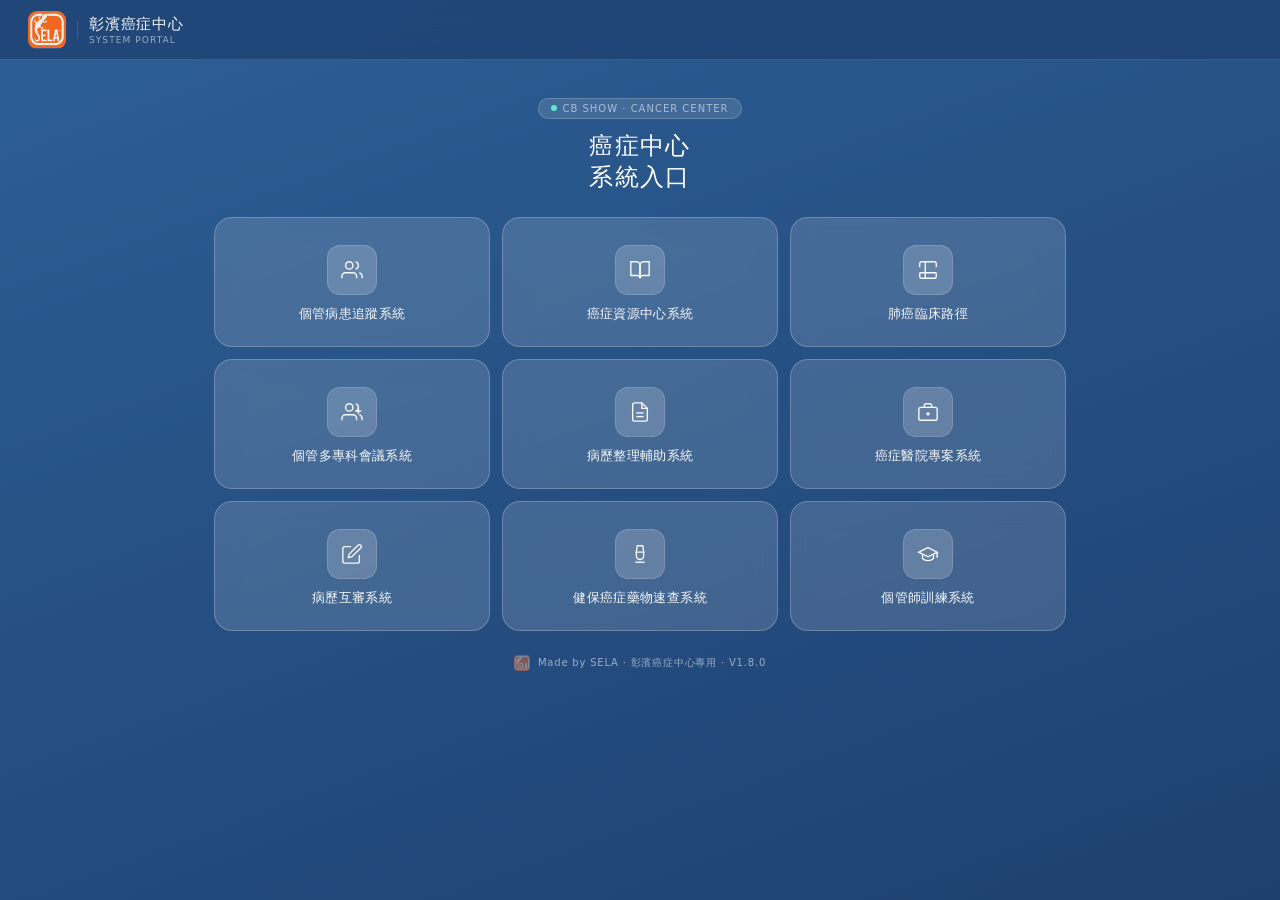
==== index.html @ dc7bf9aa "V1.8.0" ====
<!DOCTYPE html>
<html lang="zh-TW">
<head>
  <meta charset="UTF-8">
  <meta name="viewport" content="width=device-width, initial-scale=1.0, maximum-scale=1.0">
  <title>彰濱癌症中心 系統入口</title>

  <!-- SELA Favicon Set -->
  <link rel="icon" type="image/x-icon" href="assets/favicon/favicon.ico">
  <link rel="icon" type="image/png" sizes="32x32" href="assets/favicon/favicon-32x32.png">
  <link rel="icon" type="image/png" sizes="16x16" href="assets/favicon/favicon-16x16.png">
  <link rel="apple-touch-icon" sizes="180x180" href="assets/favicon/apple-touch-icon.png">
  <link rel="manifest" href="assets/favicon/site.webmanifest">
  <meta name="theme-color" content="#F36825">

  <link rel="stylesheet" href="css/staff.css">
</head>
<body>

<header>
  <img class="header-logo" src="assets/logo.jpg" alt="Sela">
  <div class="header-divider"></div>
  <div class="header-text">
    <h1>彰濱癌症中心</h1>
    <p>SYSTEM PORTAL</p>
  </div>
</header>

<div class="hero">
  <div class="hero-badge">CB SHOW · CANCER CENTER</div>
  <h2>癌症中心<br>系統入口</h2>
</div>

<main id="tool-main"></main>

<footer>
  <img class="footer-logo" src="assets/logo.jpg" alt="Sela">
  <span class="footer-text" id="footer-text">Made by SELA · 彰濱癌症中心專用</span>
</footer>

<script src="js/version.js"></script>
<script src="js/icons.js"></script>
<script src="js/tools.js"></script>
<script src="js/sortable.js"></script>
<script>
  const main = document.getElementById('tool-main');

  // 套用使用者自訂順序後再渲染
  main.innerHTML = Sortable.applyOrder(CC_TOOLS, 'cc').map(t => `
    <a href="${t.url}" class="tool-card" data-name="${t.name}" target="_blank" rel="noopener">
      <div class="tool-icon-wrap">${ICONS[t.icon] || ICONS.users}</div>
      <span class="tool-name">${t.name}</span>
    </a>
  `).join('');

  Sortable.bind(main, 'cc');

  document.getElementById('footer-text').textContent =
    `Made by SELA · 彰濱癌症中心專用 · ${PORTAL_VERSION}`;
</script>
</body>
</html>
---- css/staff.css ----
/* ═══════════════════════════════════════════
   SELA Portal — 同仁首頁樣式
   ═══════════════════════════════════════════ */

:root {
  --font: system-ui, -apple-system, "Microsoft JhengHei", "PingFang TC", "Segoe UI", sans-serif;
  --bg1:  #2d5f96;
  --bg2:  #1e4070;
  --glass-bg:     rgba(255,255,255,0.14);
  --glass-hover:  rgba(255,255,255,0.22);
  --glass-border: rgba(255,255,255,0.22);
  --icon-bg:      rgba(255,255,255,0.18);
  --icon-stroke:  rgba(255,255,255,0.95);
  --text-main:    rgba(255,255,255,0.96);
  --text-sub:     rgba(255,255,255,0.55);
  --divider:      rgba(255,255,255,0.12);
}

*, *::before, *::after { box-sizing: border-box; margin: 0; padding: 0; }
html { height: 100%; }

body {
  font-family: var(--font);
  min-height: 100vh;
  background: linear-gradient(160deg, var(--bg1) 0%, var(--bg2) 100%);
  background-attachment: fixed;
  -webkit-tap-highlight-color: transparent;
  color: var(--text-main);
}

/* ── Header ── */
header {
  position: sticky;
  top: 0;
  z-index: 100;
  height: 56px;
  background: rgba(30,64,112,0.75);
  backdrop-filter: blur(20px);
  -webkit-backdrop-filter: blur(20px);
  border-bottom: 1px solid var(--divider);
  display: flex;
  align-items: center;
  padding: 0 18px;
  padding-left: max(18px, env(safe-area-inset-left));
  padding-right: max(18px, env(safe-area-inset-right));
  gap: 11px;
}

.header-logo {
  height: 34px;
  width: 34px;
  object-fit: contain;
  border-radius: 8px;
  flex-shrink: 0;
  background: rgba(255,255,255,0.1);
}

.header-divider {
  width: 1px;
  height: 18px;
  background: var(--divider);
  flex-shrink: 0;
}

.header-text h1 {
  font-size: 14px;
  font-weight: 500;
  letter-spacing: 0.05em;
  color: var(--text-main);
}

.header-text p {
  font-size: 9px;
  color: var(--text-sub);
  letter-spacing: 0.12em;
  margin-top: 1px;
}

/* ── Hero ── */
.hero {
  text-align: center;
  padding: 28px 20px 22px;
}

.hero-badge {
  display: inline-flex;
  align-items: center;
  gap: 5px;
  background: rgba(255,255,255,0.12);
  border: 1px solid rgba(255,255,255,0.18);
  border-radius: 20px;
  padding: 4px 12px;
  font-size: 10px;
  color: var(--text-sub);
  letter-spacing: 0.1em;
  margin-bottom: 12px;
}

.hero-badge::before {
  content: '';
  width: 6px;
  height: 6px;
  border-radius: 50%;
  background: #5EEAD4;
  flex-shrink: 0;
}

.hero h2 {
  font-size: 22px;
  font-weight: 500;
  color: #fff;
  letter-spacing: 0.06em;
  line-height: 1.3;
}

/* ── Main grid ── */
main {
  padding: 4px 12px 0;
  padding-left: max(12px, env(safe-area-inset-left));
  padding-right: max(12px, env(safe-area-inset-right));
  max-width: 520px;
  margin: 0 auto;
  display: grid;
  grid-template-columns: 1fr 1fr;
  gap: 10px;
}

/* ── Glass card ── */
.tool-card {
  display: flex;
  flex-direction: column;
  align-items: center;
  justify-content: center;
  gap: 10px;
  padding: 20px 10px 18px;
  background: var(--glass-bg);
  border: 1px solid var(--glass-border);
  border-radius: 16px;
  backdrop-filter: blur(12px);
  -webkit-backdrop-filter: blur(12px);
  text-decoration: none;
  color: inherit;
  transition: background 0.15s, transform 0.12s;
  cursor: pointer;
  -webkit-user-select: none;
  user-select: none;
  min-height: 90px;
}

.tool-card:active { background: var(--glass-hover); transform: scale(0.985); }

.tool-icon-wrap {
  width: 44px;
  height: 44px;
  border-radius: 12px;
  background: var(--icon-bg);
  border: 1px solid rgba(255,255,255,0.15);
  display: flex;
  align-items: center;
  justify-content: center;
  flex-shrink: 0;
}

.tool-icon-wrap svg {
  width: 20px;
  height: 20px;
  stroke: var(--icon-stroke);
  stroke-width: 1.5;
  fill: none;
}

.tool-name {
  font-size: 12px;
  font-weight: 400;
  color: var(--text-main);
  letter-spacing: 0.03em;
  line-height: 1.4;
  text-align: center;
}

/* ── Footer ── */
footer {
  text-align: center;
  padding: 24px 0;
  padding-bottom: max(24px, env(safe-area-inset-bottom));
  display: flex;
  align-items: center;
  justify-content: center;
  gap: 8px;
}

.footer-logo {
  height: 16px;
  width: 16px;
  object-fit: contain;
  border-radius: 4px;
  opacity: 0.45;
}

.footer-text {
  font-size: 10px;
  color: var(--text-sub);
  letter-spacing: 0.08em;
}

/* ═══ Desktop ≥ 640px ═══ */
@media (min-width: 640px) {
  header { height: 60px; padding: 0 28px; }
  .header-logo { height: 38px; width: 38px; border-radius: 9px; }
  .header-text h1 { font-size: 15px; }

  .hero { padding: 36px 24px 20px; }
  .hero h2 { font-size: 24px; }

  main {
    padding: 4px 24px 0;
    max-width: 900px;
    grid-template-columns: 1fr 1fr 1fr;
    gap: 12px;
  }

  .tool-card {
    padding: 24px 16px 20px;
    min-height: 130px;
    border-radius: 18px;
  }

  .tool-icon-wrap { width: 50px; height: 50px; border-radius: 13px; }
  .tool-icon-wrap svg { width: 22px; height: 22px; }
  .tool-name { font-size: 12.5px; }

  .tool-card:hover { background: var(--glass-hover); transform: translateY(-2px); }
  .tool-card:active { transform: scale(0.98); }

  footer { padding: 24px 0 36px; }
}

/* ═══════════════════════════════════════════
   長按拖曳排序
   ═══════════════════════════════════════════ */

body.sorting {
  overscroll-behavior: contain;
  -webkit-user-select: none;
  user-select: none;
  padding-bottom: 76px;
}

body.sorting .tool-card {
  touch-action: none;
}

/* ── 編輯模式：輕微晃動 ── */
.edit-mode .tool-card:not(.dragging) {
  animation: jiggle 0.42s ease-in-out infinite;
}

.edit-mode .tool-card:nth-child(2n)   { animation-delay: -0.14s; }
.edit-mode .tool-card:nth-child(3n)   { animation-delay: -0.28s; }
.edit-mode .tool-card:nth-child(3n+1) { animation-delay: -0.07s; }

@keyframes jiggle {
  0%, 100% { transform: rotate(-0.55deg); }
  50%      { transform: rotate(0.55deg); }
}

/* ── 拖曳中的卡片 ── */
.tool-card.dragging {
  position: relative;
  z-index: 150;
  animation: none !important;
  box-shadow: 0 14px 34px rgba(0,0,0,0.3);
  background: rgba(255,255,255,0.3) !important;
  border-color: rgba(255,255,255,0.45) !important;
  opacity: 0.95;
  transition: none;
}

/* ── 底部工具列 ── */
.sort-bar {
  position: fixed;
  left: 50%;
  bottom: max(16px, env(safe-area-inset-bottom));
  transform: translate(-50%, 140%);
  z-index: 300;
  display: flex;
  align-items: center;
  gap: 12px;
  padding: 9px 12px;
  width: calc(100% - 28px);
  max-width: 430px;
  background: rgba(22,48,86,0.92);
  border: 1px solid rgba(255,255,255,0.2);
  border-radius: 16px;
  backdrop-filter: blur(20px);
  -webkit-backdrop-filter: blur(20px);
  box-shadow: 0 10px 34px rgba(0,0,0,0.34);
  opacity: 0;
  transition: transform 0.28s cubic-bezier(0.32,0.72,0,1), opacity 0.22s ease;
  pointer-events: none;
}

.sort-bar.show {
  transform: translate(-50%, 0);
  opacity: 1;
  pointer-events: auto;
}

.sort-hint {
  flex: 1;
  text-align: center;
  font-size: 10.5px;
  color: rgba(255,255,255,0.5);
  letter-spacing: 0.04em;
  white-space: nowrap;
}

.sort-btn {
  font-family: var(--font);
  font-size: 12.5px;
  font-weight: 500;
  letter-spacing: 0.05em;
  padding: 9px 16px;
  border-radius: 10px;
  cursor: pointer;
  flex-shrink: 0;
  -webkit-tap-highlight-color: transparent;
  transition: background 0.15s;
}

.sort-btn-ghost {
  background: transparent;
  border: 1px solid rgba(255,255,255,0.22);
  color: rgba(255,255,255,0.72);
}

.sort-btn-ghost:active { background: rgba(255,255,255,0.12); }

.sort-btn-solid {
  background: rgba(255,255,255,0.92);
  border: 1px solid rgba(255,255,255,0.92);
  color: #1e4070;
}

.sort-btn-solid:active { background: #fff; }

@media (min-width: 720px) {
  .sort-bar { bottom: 22px; }
  .sort-hint { font-size: 11.5px; }
  .sort-btn-ghost:hover { background: rgba(255,255,255,0.12); }
  .sort-btn-solid:hover { background: #fff; }
}

@media (prefers-reduced-motion: reduce) {
  .edit-mode .tool-card:not(.dragging) { animation: none; }
  .edit-mode .tool-card:not(.dragging) { outline: 1.5px dashed rgba(255,255,255,0.4); outline-offset: -3px; }
}
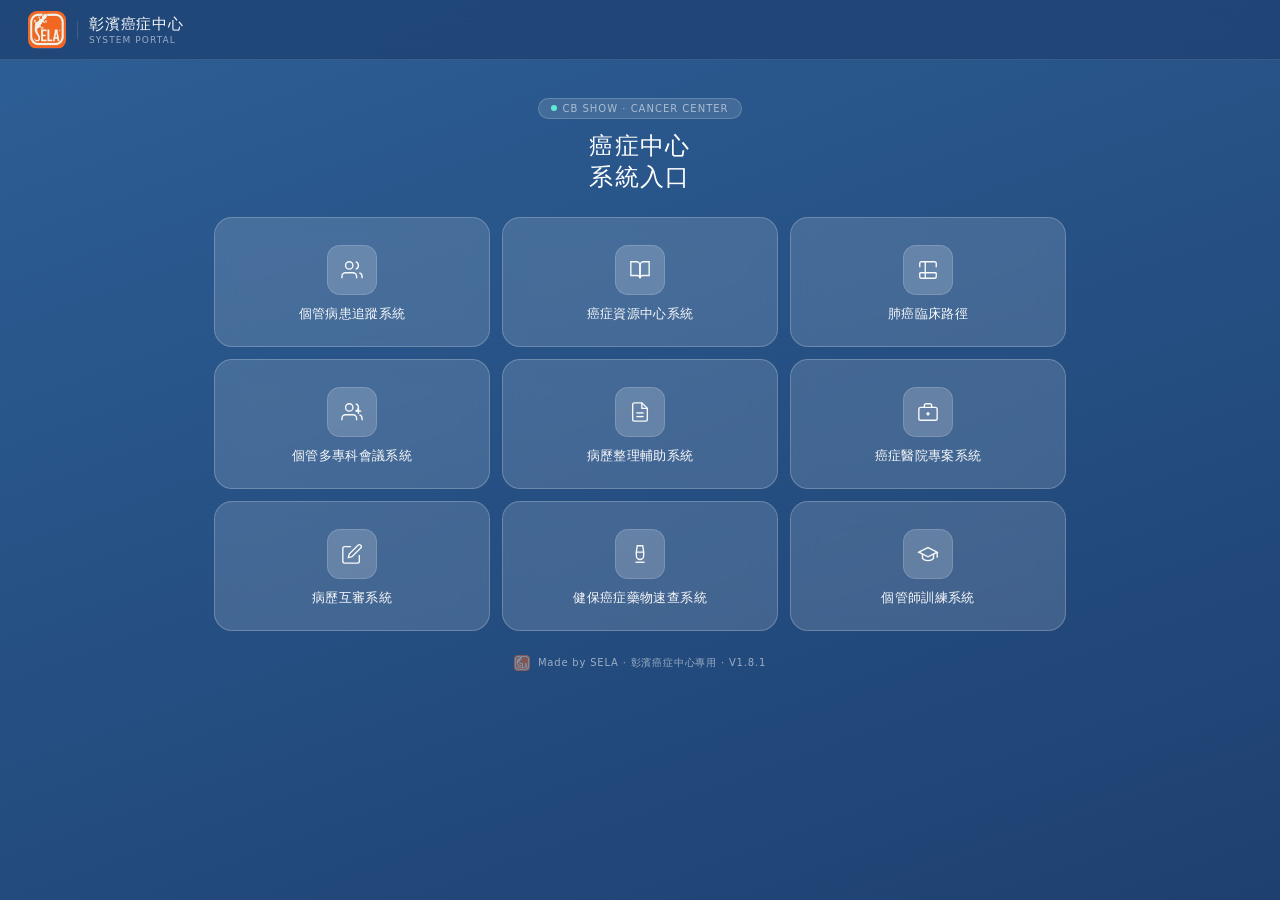
==== commit a0cd9f09: "V1.8.1" ====
--- a/index.html
+++ b/index.html
@@ -47,7 +47,7 @@
 
   // 套用使用者自訂順序後再渲染
   main.innerHTML = Sortable.applyOrder(CC_TOOLS, 'cc').map(t => `
-    <a href="${t.url}" class="tool-card" data-name="${t.name}" target="_blank" rel="noopener">
+    <a href="${t.url}" class="tool-card" data-name="${t.name}" draggable="false" target="_blank" rel="noopener">
       <div class="tool-icon-wrap">${ICONS[t.icon] || ICONS.users}</div>
       <span class="tool-name">${t.name}</span>
     </a>
--- a/css/staff.css
+++ b/css/staff.css
@@ -355,3 +355,9 @@
   .edit-mode .tool-card:not(.dragging) { animation: none; }
   .edit-mode .tool-card:not(.dragging) { outline: 1.5px dashed rgba(255,255,255,0.4); outline-offset: -3px; }
 }
+
+/* 停用瀏覽器原生拖曳（<a>/<img> 會干擾自訂拖曳） */
+.tool-card, .tool-card * {
+  -webkit-user-drag: none;
+  -webkit-touch-callout: none;
+}
